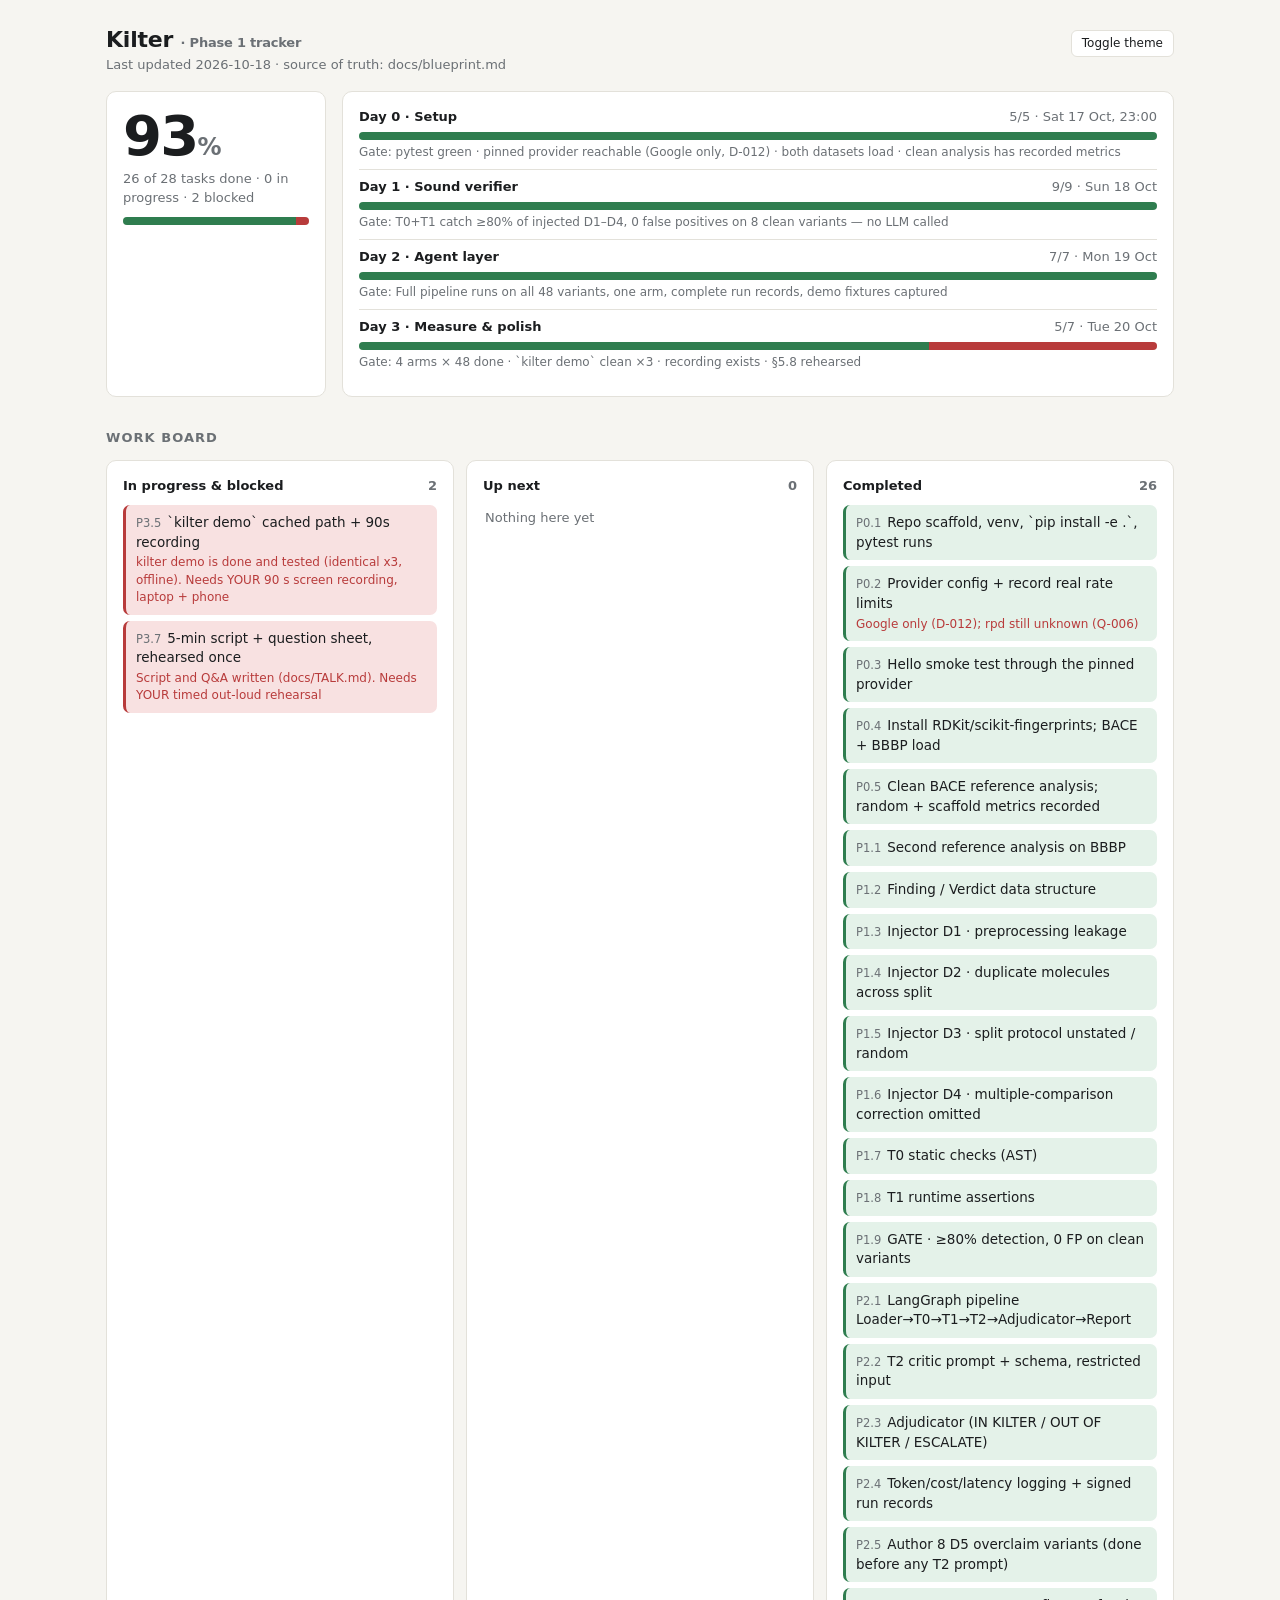
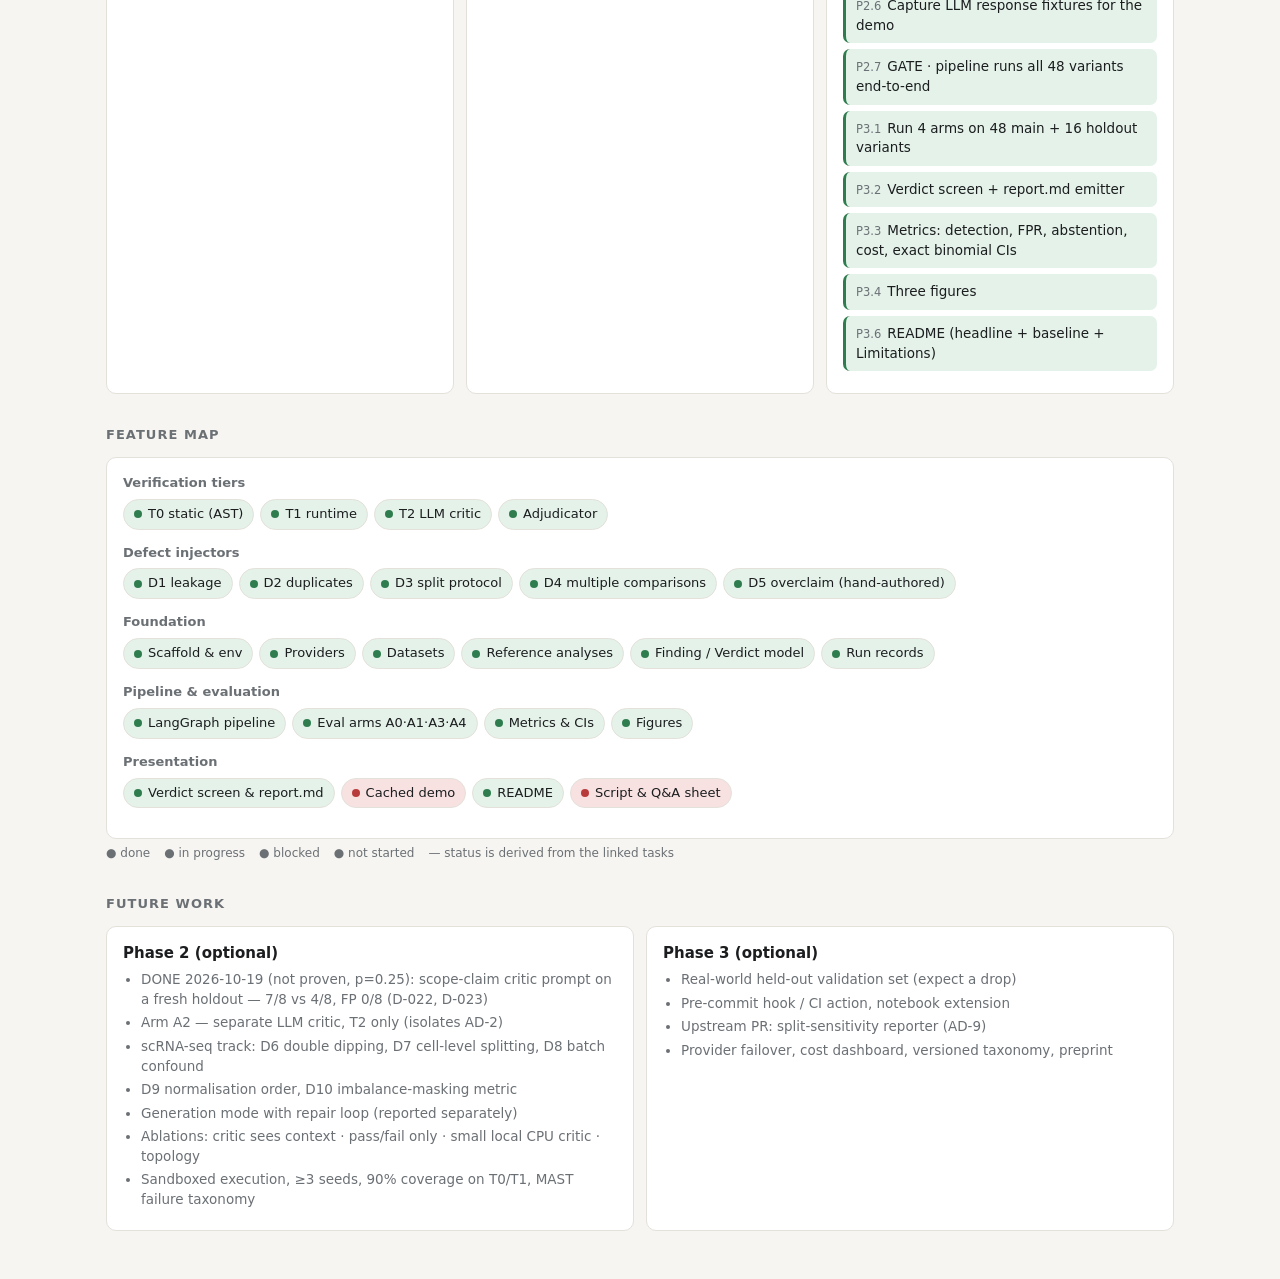
==== tracker/index.html @ 15b3ff9b "Initial commit: Kilter Phase 1 Reproducibility-gated audit tool for bioinformatics/cheminformatics s" ====
<!doctype html>
<html lang="en">
<head>
<meta charset="utf-8">
<meta name="viewport" content="width=device-width, initial-scale=1">
<title>Kilter Tracker</title>
<style>
  :root {
    --bg: #f6f5f1; --panel: #ffffff; --ink: #1b1d1f; --muted: #6b7075; --line: #e3e1da;
    --done: #2f7d4f; --active: #b7791f; --blocked: #b83b3b; --todo: #9aa0a6; --accent: #2b5fd9;
    --done-bg: #e4f2e9; --active-bg: #fbefd5; --blocked-bg: #f8e1e1; --todo-bg: #eceae4;
  }
  @media (prefers-color-scheme: dark) {
    :root:not([data-theme="light"]) {
      --bg: #141516; --panel: #1d1f21; --ink: #e8e8e6; --muted: #9a9fa4; --line: #2e3033;
      --done: #5cc287; --active: #e3a642; --blocked: #ee7a7a; --todo: #7c8288; --accent: #7aa2ff;
      --done-bg: #1c2e24; --active-bg: #33291a; --blocked-bg: #351f1f; --todo-bg: #26282a;
    }
  }
  :root[data-theme="dark"] {
    --bg: #141516; --panel: #1d1f21; --ink: #e8e8e6; --muted: #9a9fa4; --line: #2e3033;
    --done: #5cc287; --active: #e3a642; --blocked: #ee7a7a; --todo: #7c8288; --accent: #7aa2ff;
    --done-bg: #1c2e24; --active-bg: #33291a; --blocked-bg: #351f1f; --todo-bg: #26282a;
  }
  * { box-sizing: border-box; }
  body { margin: 0; background: var(--bg); color: var(--ink); font: 15px/1.45 system-ui, -apple-system, "Segoe UI", sans-serif; }
  main { max-width: 1100px; margin: 0 auto; padding: 24px 16px 48px; }
  h1 { font-size: 22px; margin: 0; letter-spacing: -.01em; }
  h2 { font-size: 13px; text-transform: uppercase; letter-spacing: .08em; color: var(--muted); margin: 32px 0 12px; font-weight: 600; }
  .top { display: flex; justify-content: space-between; align-items: baseline; gap: 12px; flex-wrap: wrap; }
  .sub { color: var(--muted); font-size: 13px; }
  .hero { display: grid; grid-template-columns: 220px 1fr; gap: 16px; margin-top: 16px; }
  .card { background: var(--panel); border: 1px solid var(--line); border-radius: 10px; padding: 16px; }
  .pct { font-size: 56px; font-weight: 700; letter-spacing: -.03em; line-height: 1; }
  .pct small { font-size: 24px; color: var(--muted); font-weight: 600; }
  .bar { height: 8px; background: var(--todo-bg); border-radius: 99px; overflow: hidden; display: flex; }
  .bar i { display: block; height: 100%; }
  .bar .d { background: var(--done); } .bar .a { background: var(--active); } .bar .b { background: var(--blocked); }
  .phase { padding: 8px 0; border-top: 1px solid var(--line); }
  .phase:first-child { border-top: 0; padding-top: 0; }
  .phase .row { display: flex; justify-content: space-between; font-size: 13px; margin-bottom: 5px; gap: 8px; }
  .phase .gate { color: var(--muted); font-size: 12px; margin-top: 4px; }
  .cols { display: grid; grid-template-columns: repeat(3, 1fr); gap: 12px; }
  .col h3 { font-size: 13px; margin: 0 0 10px; display: flex; justify-content: space-between; }
  .col h3 b { font-weight: 600; color: var(--muted); }
  .task { padding: 8px 10px; border-radius: 7px; margin-bottom: 6px; font-size: 13.5px; border-left: 3px solid var(--todo); background: var(--todo-bg); }
  .task.done { border-color: var(--done); background: var(--done-bg); }
  .task.active { border-color: var(--active); background: var(--active-bg); }
  .task.blocked { border-color: var(--blocked); background: var(--blocked-bg); }
  .task .id { color: var(--muted); font-size: 11.5px; font-variant-numeric: tabular-nums; margin-right: 6px; }
  .task .note { display: block; color: var(--blocked); font-size: 12px; margin-top: 2px; }
  .group { margin-bottom: 14px; }
  .group h4 { margin: 0 0 6px; font-size: 13px; color: var(--muted); font-weight: 600; }
  .chips { display: flex; flex-wrap: wrap; gap: 6px; }
  .chip { padding: 5px 10px; border-radius: 99px; font-size: 13px; border: 1px solid var(--line); background: var(--todo-bg); display: inline-flex; align-items: center; gap: 6px; }
  .chip::before { content: ""; width: 8px; height: 8px; border-radius: 50%; background: var(--todo); }
  .chip.done { background: var(--done-bg); } .chip.done::before { background: var(--done); }
  .chip.active { background: var(--active-bg); } .chip.active::before { background: var(--active); }
  .chip.blocked { background: var(--blocked-bg); } .chip.blocked::before { background: var(--blocked); }
  .legend { display: flex; gap: 14px; font-size: 12px; color: var(--muted); margin-top: 6px; flex-wrap: wrap; }
  .future { display: grid; grid-template-columns: 1fr 1fr; gap: 12px; }
  .future ul { margin: 6px 0 0; padding-left: 18px; font-size: 13.5px; color: var(--muted); }
  .future li { margin-bottom: 4px; }
  .empty { color: var(--muted); font-size: 13px; padding: 4px 2px; }
  button { font: inherit; font-size: 12px; background: var(--panel); color: var(--ink); border: 1px solid var(--line); border-radius: 6px; padding: 4px 10px; cursor: pointer; }
  @media (max-width: 760px) { .hero, .cols, .future { grid-template-columns: 1fr; } .pct { font-size: 44px; } }
</style>
</head>
<body>
<main>
  <div class="top">
    <div>
      <h1>Kilter <span class="sub">· Phase 1 tracker</span></h1>
      <div class="sub" id="updated"></div>
    </div>
    <button id="theme" type="button">Toggle theme</button>
  </div>

  <div class="hero">
    <div class="card">
      <div class="pct" id="pct">0<small>%</small></div>
      <div class="sub" id="pctsub" style="margin:6px 0 10px"></div>
      <div class="bar" id="mainbar"></div>
    </div>
    <div class="card" id="phases"></div>
  </div>

  <h2>Work board</h2>
  <div class="cols" id="board"></div>

  <h2>Feature map</h2>
  <div class="card" id="features"></div>
  <div class="legend"><span>● done</span><span>● in progress</span><span>● blocked</span><span>● not started</span> <span>— status is derived from the linked tasks</span></div>

  <h2>Future work</h2>
  <div class="future" id="future"></div>
</main>

<script src="data.js"></script>
<script>
(function () {
  var D = window.KILTER_TRACKER, byId = {}, esc = function (s) { return String(s).replace(/[&<>]/g, function (c) { return {"&":"&amp;","<":"&lt;",">":"&gt;"}[c]; }); };
  D.tasks.forEach(function (t) { byId[t.id] = t; });
  var count = function (list, s) { return list.filter(function (t) { return t.status === s; }).length; };
  var pct = function (n, d) { return d ? Math.round(100 * n / d) : 0; };
  var bar = function (list) {
    var n = list.length || 1;
    return '<div class="bar"><i class="d" style="width:' + 100 * count(list, "done") / n + '%"></i><i class="a" style="width:' + 100 * count(list, "active") / n + '%"></i><i class="b" style="width:' + 100 * count(list, "blocked") / n + '%"></i></div>';
  };

  document.getElementById("updated").textContent = "Last updated " + D.updated + " · source of truth: docs/blueprint.md";

  // Headline: done tasks / all tasks. The in-progress task counts as half so the bar moves while you work.
  var done = count(D.tasks, "done"), act = count(D.tasks, "active");
  var p = pct(done + act * 0.5, D.tasks.length);
  document.getElementById("pct").innerHTML = p + "<small>%</small>";
  document.getElementById("pctsub").textContent = done + " of " + D.tasks.length + " tasks done · " + act + " in progress · " + count(D.tasks, "blocked") + " blocked";
  document.getElementById("mainbar").outerHTML = bar(D.tasks);

  document.getElementById("phases").innerHTML = D.phases.map(function (ph) {
    var ts = D.tasks.filter(function (t) { return t.phase === ph.id; });
    return '<div class="phase"><div class="row"><b>' + esc(ph.name) + '</b><span class="sub">' + count(ts, "done") + '/' + ts.length + ' · ' + esc(ph.when) + '</span></div>' + bar(ts) + '<div class="gate">Gate: ' + esc(ph.gate) + '</div></div>';
  }).join("");

  function taskHtml(t) {
    return '<div class="task ' + t.status + '"><span class="id">' + esc(t.id) + '</span>' + esc(t.title) + (t.note ? '<span class="note">' + esc(t.note) + '</span>' : '') + '</div>';
  }
  var cols = [
    { title: "In progress & blocked", pick: function (t) { return t.status === "active" || t.status === "blocked"; } },
    { title: "Up next", pick: function (t) { return t.status === "todo"; }, limit: 8 },
    { title: "Completed", pick: function (t) { return t.status === "done"; } }
  ];
  document.getElementById("board").innerHTML = cols.map(function (c) {
    var ts = D.tasks.filter(c.pick), shown = c.limit ? ts.slice(0, c.limit) : ts;
    var body = shown.map(taskHtml).join("") || '<div class="empty">Nothing here yet</div>';
    if (shown.length < ts.length) body += '<div class="empty">+ ' + (ts.length - shown.length) + ' more</div>';
    return '<div class="card col"><h3>' + c.title + ' <b>' + ts.length + '</b></h3>' + body + '</div>';
  }).join("");

  function featStatus(f) {
    var ts = f.tasks.map(function (id) { return byId[id]; });
    if (ts.every(function (t) { return t.status === "done"; })) return "done";
    if (ts.some(function (t) { return t.status === "active"; })) return "active";
    if (ts.some(function (t) { return t.status === "blocked"; })) return "blocked";
    if (ts.some(function (t) { return t.status === "done"; })) return "active";
    return "todo";
  }
  document.getElementById("features").innerHTML = D.features.map(function (g) {
    return '<div class="group"><h4>' + esc(g.group) + '</h4><div class="chips">' + g.items.map(function (f) {
      return '<span class="chip ' + featStatus(f) + '">' + esc(f.name) + '</span>';
    }).join("") + '</div></div>';
  }).join("");

  document.getElementById("future").innerHTML = D.future.map(function (f) {
    return '<div class="card"><b>' + esc(f.phase) + '</b><ul>' + f.items.map(function (i) { return '<li>' + esc(i) + '</li>'; }).join("") + '</ul></div>';
  }).join("");

  document.getElementById("theme").addEventListener("click", function () {
    var r = document.documentElement, dark = r.getAttribute("data-theme") === "dark" || (!r.getAttribute("data-theme") && matchMedia("(prefers-color-scheme: dark)").matches);
    r.setAttribute("data-theme", dark ? "light" : "dark");
  });
})();
</script>
</body>
</html>
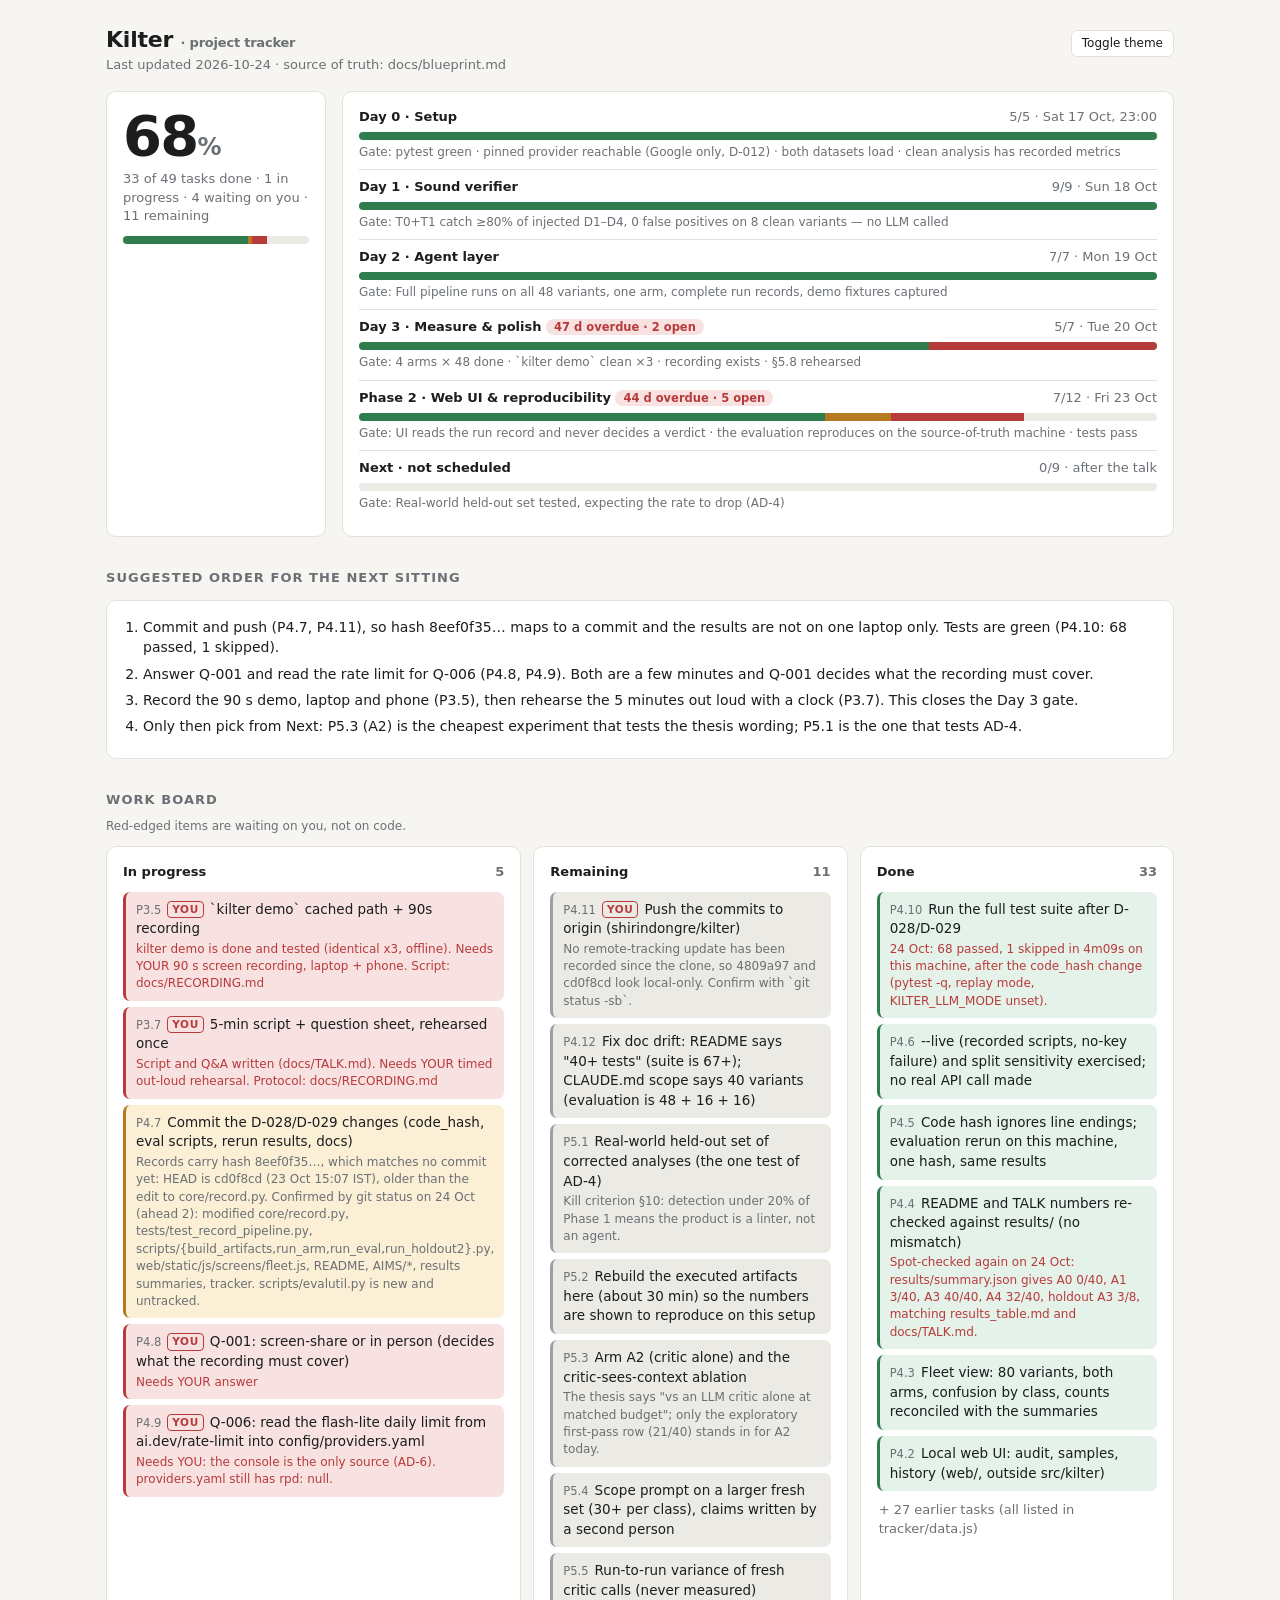
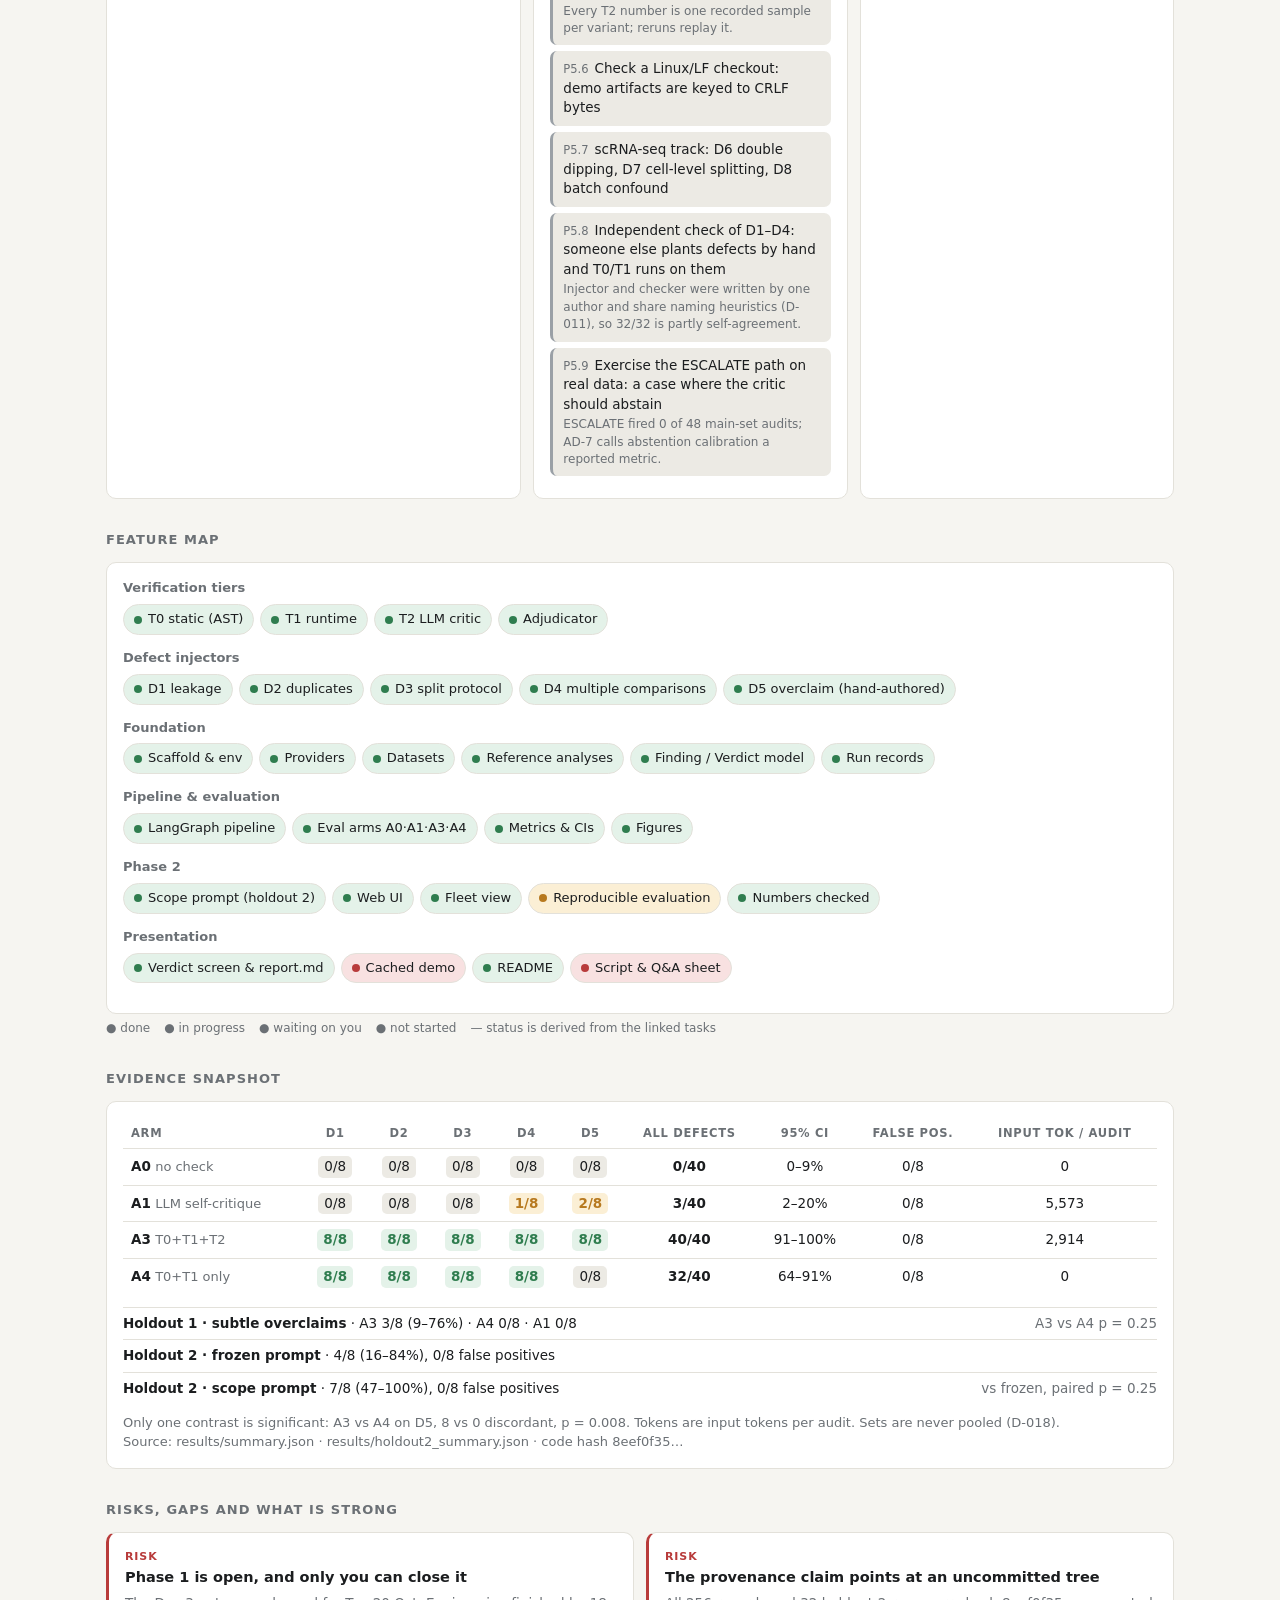
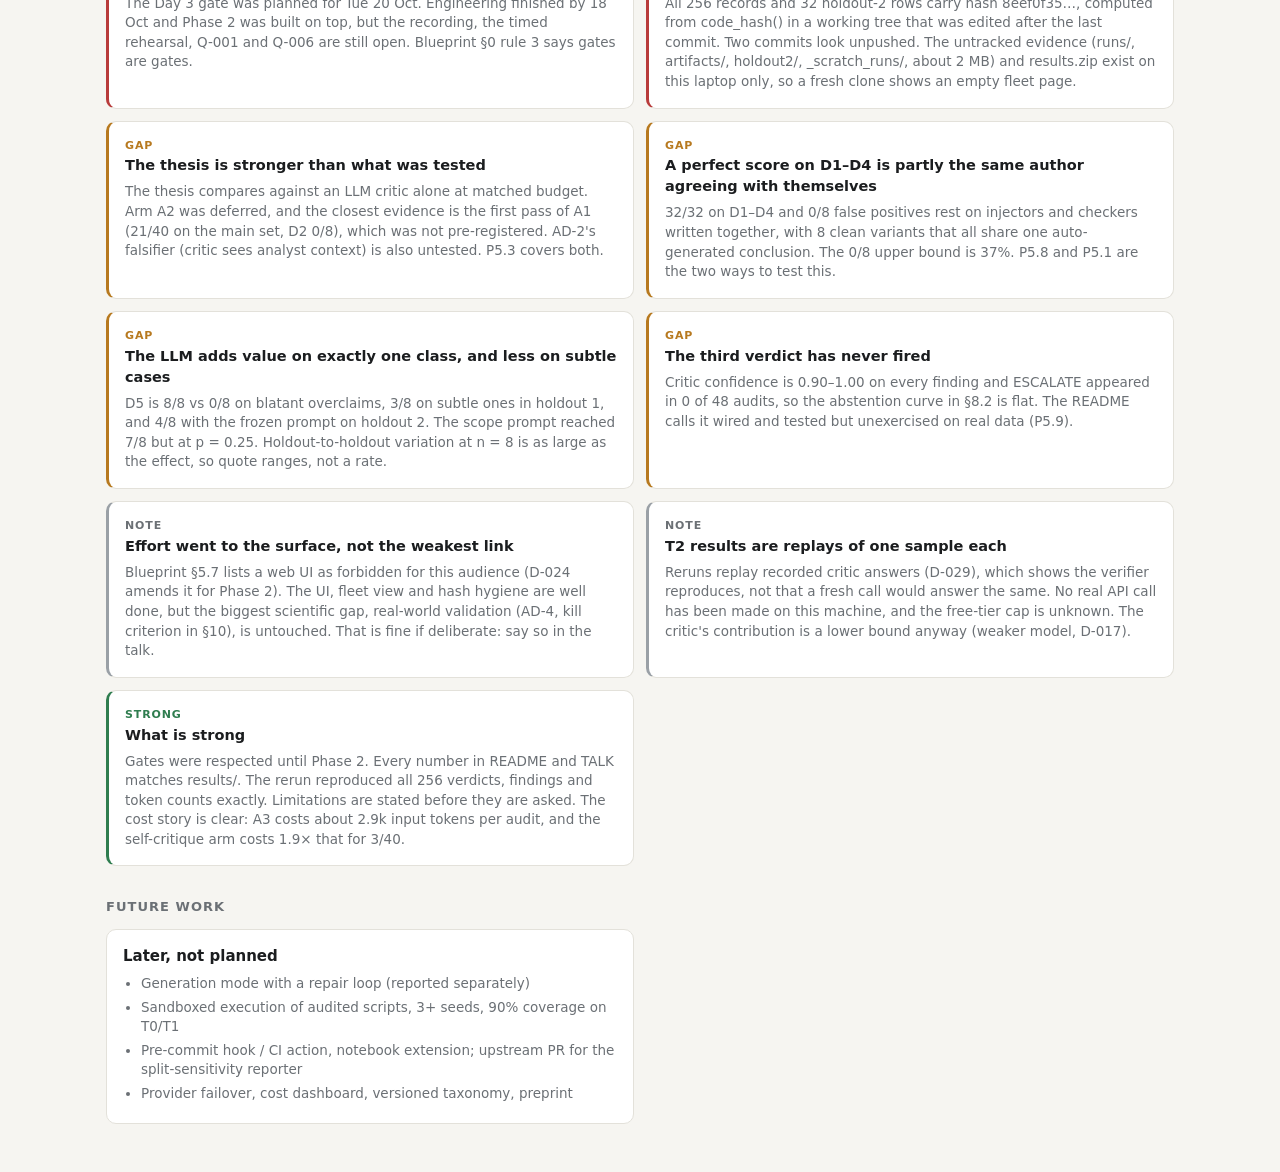
==== commit 66c05368: "Make code_hash line-ending independent; rerun evaluation on source-of-truth machine; record 68-test " ====
--- a/tracker/index.html
+++ b/tracker/index.html
@@ -62,15 +62,41 @@
   .future ul { margin: 6px 0 0; padding-left: 18px; font-size: 13.5px; color: var(--muted); }
   .future li { margin-bottom: 4px; }
   .empty { color: var(--muted); font-size: 13px; padding: 4px 2px; }
+  .task.active .note, .task.todo .note { color: var(--muted); }
+  .owner { display: inline-block; font-size: 10.5px; font-weight: 700; letter-spacing: .06em; color: var(--blocked); border: 1px solid var(--blocked); border-radius: 4px; padding: 0 4px; margin-right: 6px; vertical-align: 1px; }
+  .badge { font-size: 11.5px; font-weight: 600; border-radius: 99px; padding: 1px 8px; background: var(--blocked-bg); color: var(--blocked); white-space: nowrap; }
+  .next { margin: 0; padding-left: 20px; font-size: 14px; }
+  .next li { margin-bottom: 6px; }
+  .tbl { width: 100%; border-collapse: collapse; font-size: 13.5px; font-variant-numeric: tabular-nums; }
+  .tbl th, .tbl td { text-align: left; padding: 7px 8px; border-top: 1px solid var(--line); }
+  .tbl th { font-size: 11.5px; text-transform: uppercase; letter-spacing: .06em; color: var(--muted); font-weight: 600; border-top: 0; }
+  .tbl td.c, .tbl th.c { text-align: center; }
+  .tbl .num { font-weight: 600; }
+  .cell { display: inline-block; min-width: 34px; padding: 1px 6px; border-radius: 5px; background: var(--todo-bg); }
+  .cell.full { background: var(--done-bg); color: var(--done); font-weight: 600; }
+  .cell.part { background: var(--active-bg); color: var(--active); font-weight: 600; }
+  .scroll { overflow-x: auto; }
+  .held { margin: 12px 0 0; padding: 0; list-style: none; font-size: 13.5px; }
+  .held li { padding: 6px 0; border-top: 1px solid var(--line); display: flex; justify-content: space-between; gap: 12px; flex-wrap: wrap; }
+  .held span.p { color: var(--muted); }
+  .insights { display: grid; grid-template-columns: 1fr 1fr; gap: 12px; }
+  .insight { border-left: 3px solid var(--todo); }
+  .insight.risk { border-left-color: var(--blocked); }
+  .insight.gap { border-left-color: var(--active); }
+  .insight.win { border-left-color: var(--done); }
+  .insight .k { font-size: 11px; font-weight: 700; letter-spacing: .08em; text-transform: uppercase; color: var(--muted); }
+  .insight.risk .k { color: var(--blocked); } .insight.gap .k { color: var(--active); } .insight.win .k { color: var(--done); }
+  .insight h3 { margin: 2px 0 6px; font-size: 14.5px; }
+  .insight p { margin: 0; font-size: 13.5px; color: var(--muted); }
   button { font: inherit; font-size: 12px; background: var(--panel); color: var(--ink); border: 1px solid var(--line); border-radius: 6px; padding: 4px 10px; cursor: pointer; }
-  @media (max-width: 760px) { .hero, .cols, .future { grid-template-columns: 1fr; } .pct { font-size: 44px; } }
+  @media (max-width: 760px) { .hero, .cols, .future, .insights { grid-template-columns: 1fr; } .pct { font-size: 44px; } }
 </style>
 </head>
 <body>
 <main>
   <div class="top">
     <div>
-      <h1>Kilter <span class="sub">· Phase 1 tracker</span></h1>
+      <h1>Kilter <span class="sub">· project tracker</span></h1>
       <div class="sub" id="updated"></div>
     </div>
     <button id="theme" type="button">Toggle theme</button>
@@ -85,12 +111,22 @@
     <div class="card" id="phases"></div>
   </div>
 
+  <h2>Suggested order for the next sitting</h2>
+  <div class="card"><ol class="next" id="next"></ol></div>
+
   <h2>Work board</h2>
+  <div class="legend" style="margin:-4px 0 10px"><span>Red-edged items are waiting on you, not on code.</span></div>
   <div class="cols" id="board"></div>
 
   <h2>Feature map</h2>
   <div class="card" id="features"></div>
-  <div class="legend"><span>● done</span><span>● in progress</span><span>● blocked</span><span>● not started</span> <span>— status is derived from the linked tasks</span></div>
+  <div class="legend"><span>● done</span><span>● in progress</span><span>● waiting on you</span><span>● not started</span> <span>— status is derived from the linked tasks</span></div>
+
+  <h2>Evidence snapshot</h2>
+  <div class="card" id="evidence"></div>
+
+  <h2>Risks, gaps and what is strong</h2>
+  <div class="insights" id="insights"></div>
 
   <h2>Future work</h2>
   <div class="future" id="future"></div>
@@ -114,26 +150,30 @@
   var done = count(D.tasks, "done"), act = count(D.tasks, "active");
   var p = pct(done + act * 0.5, D.tasks.length);
   document.getElementById("pct").innerHTML = p + "<small>%</small>";
-  document.getElementById("pctsub").textContent = done + " of " + D.tasks.length + " tasks done · " + act + " in progress · " + count(D.tasks, "blocked") + " blocked";
+  document.getElementById("pctsub").textContent = done + " of " + D.tasks.length + " tasks done · " + act + " in progress · " + count(D.tasks, "blocked") + " waiting on you · " + count(D.tasks, "todo") + " remaining";
   document.getElementById("mainbar").outerHTML = bar(D.tasks);
 
   document.getElementById("phases").innerHTML = D.phases.map(function (ph) {
     var ts = D.tasks.filter(function (t) { return t.phase === ph.id; });
-    return '<div class="phase"><div class="row"><b>' + esc(ph.name) + '</b><span class="sub">' + count(ts, "done") + '/' + ts.length + ' · ' + esc(ph.when) + '</span></div>' + bar(ts) + '<div class="gate">Gate: ' + esc(ph.gate) + '</div></div>';
+    // Overdue: a phase with unfinished tasks whose planned date has passed (counted in whole days from today).
+    var open = ts.length - count(ts, "done"), late = 0;
+    if (ph.due && open) late = Math.floor((new Date().setHours(0, 0, 0, 0) - new Date(ph.due + "T00:00:00").getTime()) / 864e5);
+    var badge = late > 0 ? ' <span class="badge">' + late + ' d overdue · ' + open + ' open</span>' : '';
+    return '<div class="phase"><div class="row"><b>' + esc(ph.name) + badge + '</b><span class="sub">' + count(ts, "done") + '/' + ts.length + ' · ' + esc(ph.when) + '</span></div>' + bar(ts) + '<div class="gate">Gate: ' + esc(ph.gate) + '</div></div>';
   }).join("");
 
   function taskHtml(t) {
-    return '<div class="task ' + t.status + '"><span class="id">' + esc(t.id) + '</span>' + esc(t.title) + (t.note ? '<span class="note">' + esc(t.note) + '</span>' : '') + '</div>';
+    return '<div class="task ' + t.status + '"><span class="id">' + esc(t.id) + '</span>' + (t.owner === "you" ? '<span class="owner">YOU</span>' : '') + esc(t.title) + (t.note ? '<span class="note">' + esc(t.note) + '</span>' : '') + '</div>';
   }
   var cols = [
-    { title: "In progress & blocked", pick: function (t) { return t.status === "active" || t.status === "blocked"; } },
-    { title: "Up next", pick: function (t) { return t.status === "todo"; }, limit: 8 },
-    { title: "Completed", pick: function (t) { return t.status === "done"; } }
+    { title: "In progress", pick: function (t) { return t.status === "active" || t.status === "blocked"; } },
+    { title: "Remaining", pick: function (t) { return t.status === "todo"; } },
+    { title: "Done", pick: function (t) { return t.status === "done"; }, limit: 6, newest: true }
   ];
   document.getElementById("board").innerHTML = cols.map(function (c) {
-    var ts = D.tasks.filter(c.pick), shown = c.limit ? ts.slice(0, c.limit) : ts;
+    var ts = D.tasks.filter(c.pick), shown = c.limit ? (c.newest ? ts.slice(-c.limit).reverse() : ts.slice(0, c.limit)) : ts;
     var body = shown.map(taskHtml).join("") || '<div class="empty">Nothing here yet</div>';
-    if (shown.length < ts.length) body += '<div class="empty">+ ' + (ts.length - shown.length) + ' more</div>';
+    if (shown.length < ts.length) body += '<div class="empty">+ ' + (ts.length - shown.length) + ' earlier tasks (all listed in tracker/data.js)</div>';
     return '<div class="card col"><h3>' + c.title + ' <b>' + ts.length + '</b></h3>' + body + '</div>';
   }).join("");
 
@@ -149,6 +189,27 @@
     return '<div class="group"><h4>' + esc(g.group) + '</h4><div class="chips">' + g.items.map(function (f) {
       return '<span class="chip ' + featStatus(f) + '">' + esc(f.name) + '</span>';
     }).join("") + '</div></div>';
+  }).join("");
+
+  document.getElementById("next").innerHTML = (D.next || []).map(function (s) { return '<li>' + esc(s) + '</li>'; }).join("");
+
+  var E = D.evidence;
+  if (E) {
+    var cell = function (k) { return '<span class="cell ' + (k === 8 ? "full" : k > 0 ? "part" : "") + '">' + k + '/8</span>'; };
+    document.getElementById("evidence").innerHTML =
+      '<div class="scroll"><table class="tbl"><thead><tr><th>Arm</th>' + E.classes.map(function (c) { return '<th class="c">' + esc(c) + '</th>'; }).join("") +
+      '<th class="c">All defects</th><th class="c">95% CI</th><th class="c">False pos.</th><th class="c">Input tok / audit</th></tr></thead><tbody>' +
+      E.arms.map(function (a) {
+        return '<tr><td><b>' + esc(a.arm) + '</b> <span class="sub">' + esc(a.name) + '</span></td>' + a.per.map(function (k) { return '<td class="c">' + cell(k) + '</td>'; }).join("") +
+          '<td class="c num">' + esc(a.total) + '</td><td class="c">' + esc(a.ci) + '</td><td class="c">' + esc(a.fp) + '</td><td class="c">' + esc(a.tokens) + '</td></tr>';
+      }).join("") + '</tbody></table></div>' +
+      '<ul class="held">' + E.held.map(function (h) { return '<li><span><b>' + esc(h.label) + '</b> · ' + esc(h.result) + '</span><span class="p">' + esc(h.p) + '</span></li>'; }).join("") + '</ul>' +
+      '<div class="sub" style="margin-top:10px">' + esc(E.note) + '</div><div class="sub">Source: ' + esc(E.source) + '</div>';
+  }
+
+  var kindLabel = { risk: "Risk", gap: "Gap", note: "Note", win: "Strong" };
+  document.getElementById("insights").innerHTML = (D.insights || []).map(function (i) {
+    return '<div class="card insight ' + esc(i.kind) + '"><div class="k">' + esc(kindLabel[i.kind] || i.kind) + '</div><h3>' + esc(i.title) + '</h3><p>' + esc(i.body) + '</p></div>';
   }).join("");
 
   document.getElementById("future").innerHTML = D.future.map(function (f) {
